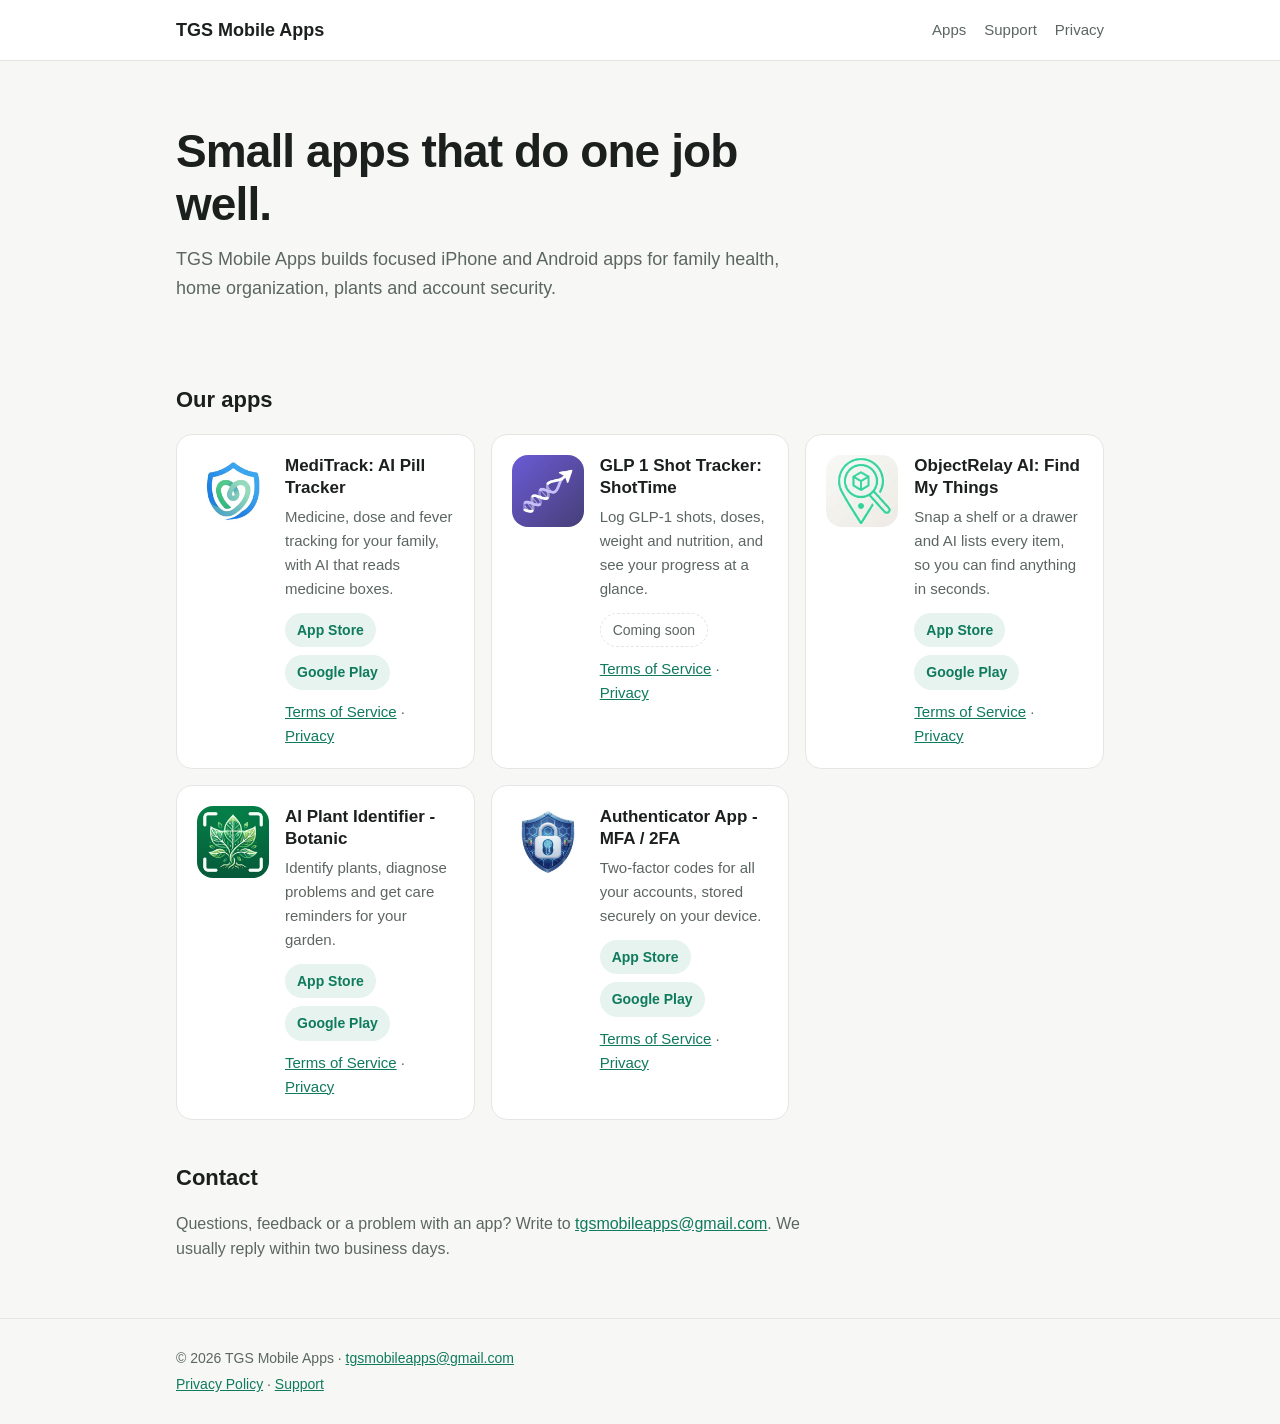
==== index.html @ 9efeb9a7 "Ana sayfa ve uygulama başına Terms of Service sayfaları - index.html: 5 uygulama, mağaza bağlantılar" ====
<!DOCTYPE html>
<html lang="en">
<head>
<meta charset="UTF-8">
<meta name="viewport" content="width=device-width, initial-scale=1">
<title>TGS Mobile Apps</title>
<meta name="description" content="Small, useful mobile apps for health, home and security.">
<link rel="stylesheet" href="assets/site.css">
</head>
<body>
<header class="top"><div class="wrap">
  <a class="brand" href="index.html">TGS Mobile Apps</a>
  <nav><a href="index.html#apps">Apps</a><a href="support.html">Support</a><a href="privacy-policy.html">Privacy</a></nav>
</div></header>
<main>
<section class="hero"><div class="wrap">
  <h1>Small apps that do one job well.</h1>
  <p>TGS Mobile Apps builds focused iPhone and Android apps for family health, home organization, plants and account security.</p>
</div></section>
<section class="wrap" id="apps">
  <h2>Our apps</h2>
  <div class="grid">
  <article class="card">
    <img src="assets/icons/meditrack.jpg" alt="" width="72" height="72">
    <div>
      <h3>MediTrack: AI Pill Tracker</h3>
      <p>Medicine, dose and fever tracking for your family, with AI that reads medicine boxes.</p>
      <div class="links"><a class="store" href="https://apps.apple.com/app/id6761290878">App Store</a><a class="store" href="https://play.google.com/store/apps/details?id=com.tgsmobileapps.meditrack">Google Play</a></div>
      <p class="small"><a href="terms/meditrack.html">Terms of Service</a> · <a href="privacy-policy.html">Privacy</a></p>
    </div>
  </article>
  <article class="card">
    <img src="assets/icons/shottime.jpg" alt="" width="72" height="72">
    <div>
      <h3>GLP 1 Shot Tracker: ShotTime</h3>
      <p>Log GLP-1 shots, doses, weight and nutrition, and see your progress at a glance.</p>
      <div class="links"><span class="soon">Coming soon</span></div>
      <p class="small"><a href="terms/shottime.html">Terms of Service</a> · <a href="privacy-policy.html">Privacy</a></p>
    </div>
  </article>
  <article class="card">
    <img src="assets/icons/objectrelay.jpg" alt="" width="72" height="72">
    <div>
      <h3>ObjectRelay AI: Find My Things</h3>
      <p>Snap a shelf or a drawer and AI lists every item, so you can find anything in seconds.</p>
      <div class="links"><a class="store" href="https://apps.apple.com/app/id6762591217">App Store</a><a class="store" href="https://play.google.com/store/apps/details?id=com.tgsmobileapps.object.relay">Google Play</a></div>
      <p class="small"><a href="terms/objectrelay.html">Terms of Service</a> · <a href="privacy-policy.html">Privacy</a></p>
    </div>
  </article>
  <article class="card">
    <img src="assets/icons/botanic.jpg" alt="" width="72" height="72">
    <div>
      <h3>AI Plant Identifier - Botanic</h3>
      <p>Identify plants, diagnose problems and get care reminders for your garden.</p>
      <div class="links"><a class="store" href="https://apps.apple.com/app/id6779547023">App Store</a><a class="store" href="https://play.google.com/store/apps/details?id=com.tgsmobileapps.botanic.ai.plant.identifier">Google Play</a></div>
      <p class="small"><a href="terms/botanic.html">Terms of Service</a> · <a href="privacy-policy.html">Privacy</a></p>
    </div>
  </article>
  <article class="card">
    <img src="assets/icons/authenticator.jpg" alt="" width="72" height="72">
    <div>
      <h3>Authenticator App - MFA / 2FA</h3>
      <p>Two-factor codes for all your accounts, stored securely on your device.</p>
      <div class="links"><a class="store" href="https://apps.apple.com/app/id6760597863">App Store</a><a class="store" href="https://play.google.com/store/apps/details?id=com.tgsmobileapps.authenticator">Google Play</a></div>
      <p class="small"><a href="terms/authenticator.html">Terms of Service</a> · <a href="privacy-policy.html">Privacy</a></p>
    </div>
  </article>
  </div>
</section>
<section class="wrap contact">
  <h2>Contact</h2>
  <p>Questions, feedback or a problem with an app? Write to <a href="mailto:tgsmobileapps@gmail.com">tgsmobileapps@gmail.com</a>. We usually reply within two business days.</p>
</section>
</main>
<footer><div class="wrap">
  <p>© 2026 TGS Mobile Apps · <a href="mailto:tgsmobileapps@gmail.com">tgsmobileapps@gmail.com</a></p>
  <p><a href="privacy-policy.html">Privacy Policy</a> · <a href="support.html">Support</a></p>
</div></footer>
</body>
</html>
---- assets/site.css ----
:root {
  --bg: #f7f8f6; --surface: #ffffff; --text: #1b1f1d; --muted: #5c6661;
  --line: #e3e7e4; --accent: #0f7a5c; --accent-soft: #e6f3ee;
}
@media (prefers-color-scheme: dark) {
  :root {
    --bg: #111413; --surface: #1a1f1d; --text: #eef2ef; --muted: #a3ada8;
    --line: #2a312e; --accent: #4cc79f; --accent-soft: #17302a;
  }
}
* { box-sizing: border-box; }
body {
  margin: 0; background: var(--bg); color: var(--text);
  font: 16px/1.6 -apple-system, BlinkMacSystemFont, "Segoe UI", Roboto, sans-serif;
}
a { color: var(--accent); }
.wrap { max-width: 960px; margin: 0 auto; padding: 0 16px; }
.top { border-bottom: 1px solid var(--line); background: var(--surface); }
.top .wrap { display: flex; align-items: center; justify-content: space-between; gap: 12px; min-height: 60px; flex-wrap: wrap; }
.brand { font-weight: 700; color: var(--text); text-decoration: none; font-size: 18px; }
nav a { margin-left: 18px; color: var(--muted); text-decoration: none; font-size: 15px; }
nav a:hover { color: var(--accent); }
.hero { padding: 64px 0 40px; }
.hero h1 { font-size: clamp(30px, 5vw, 46px); line-height: 1.15; margin: 0 0 14px; letter-spacing: -0.02em; max-width: 14em; }
.hero p { font-size: 18px; color: var(--muted); max-width: 36em; margin: 0; }
h2 { font-size: 22px; margin: 40px 0 16px; }
.grid { display: grid; grid-template-columns: repeat(auto-fill, minmax(min(280px, 100%), 1fr)); gap: 16px; }
.card { display: flex; gap: 16px; background: var(--surface); border: 1px solid var(--line); border-radius: 16px; padding: 20px; }
.card img { border-radius: 16px; flex: none; }
.card h3 { margin: 0 0 6px; font-size: 17px; line-height: 1.3; }
.card p { margin: 0 0 12px; color: var(--muted); font-size: 15px; }
.links { display: flex; gap: 8px; flex-wrap: wrap; margin-bottom: 10px; }
.store { background: var(--accent-soft); color: var(--accent); text-decoration: none; font-weight: 600; font-size: 14px; padding: 6px 12px; border-radius: 999px; }
.soon { font-size: 14px; color: var(--muted); border: 1px dashed var(--line); padding: 5px 12px; border-radius: 999px; }
.small { font-size: 13px; color: var(--muted); }
.card .small { margin: 0; }
.contact p { color: var(--muted); max-width: 40em; }
.doc { max-width: 760px; padding-top: 24px; padding-bottom: 24px; }
.doc h1 { margin: 8px 0 4px; font-size: 32px; }
.doc h2 { font-size: 19px; margin: 28px 0 8px; }
.doc p { margin: 0 0 12px; }
.lead { font-size: 18px; font-weight: 600; }
.crumb { font-size: 14px; color: var(--muted); margin: 0; }
footer { border-top: 1px solid var(--line); margin-top: 56px; padding: 24px 0; color: var(--muted); font-size: 14px; }
footer p { margin: 4px 0; }
@media (max-width: 520px) {
  nav a { margin: 0 14px 0 0; }
  .top .wrap { padding-top: 10px; padding-bottom: 10px; }
  .card { padding: 16px; gap: 12px; }
  .card img { width: 56px; height: 56px; border-radius: 13px; }
}
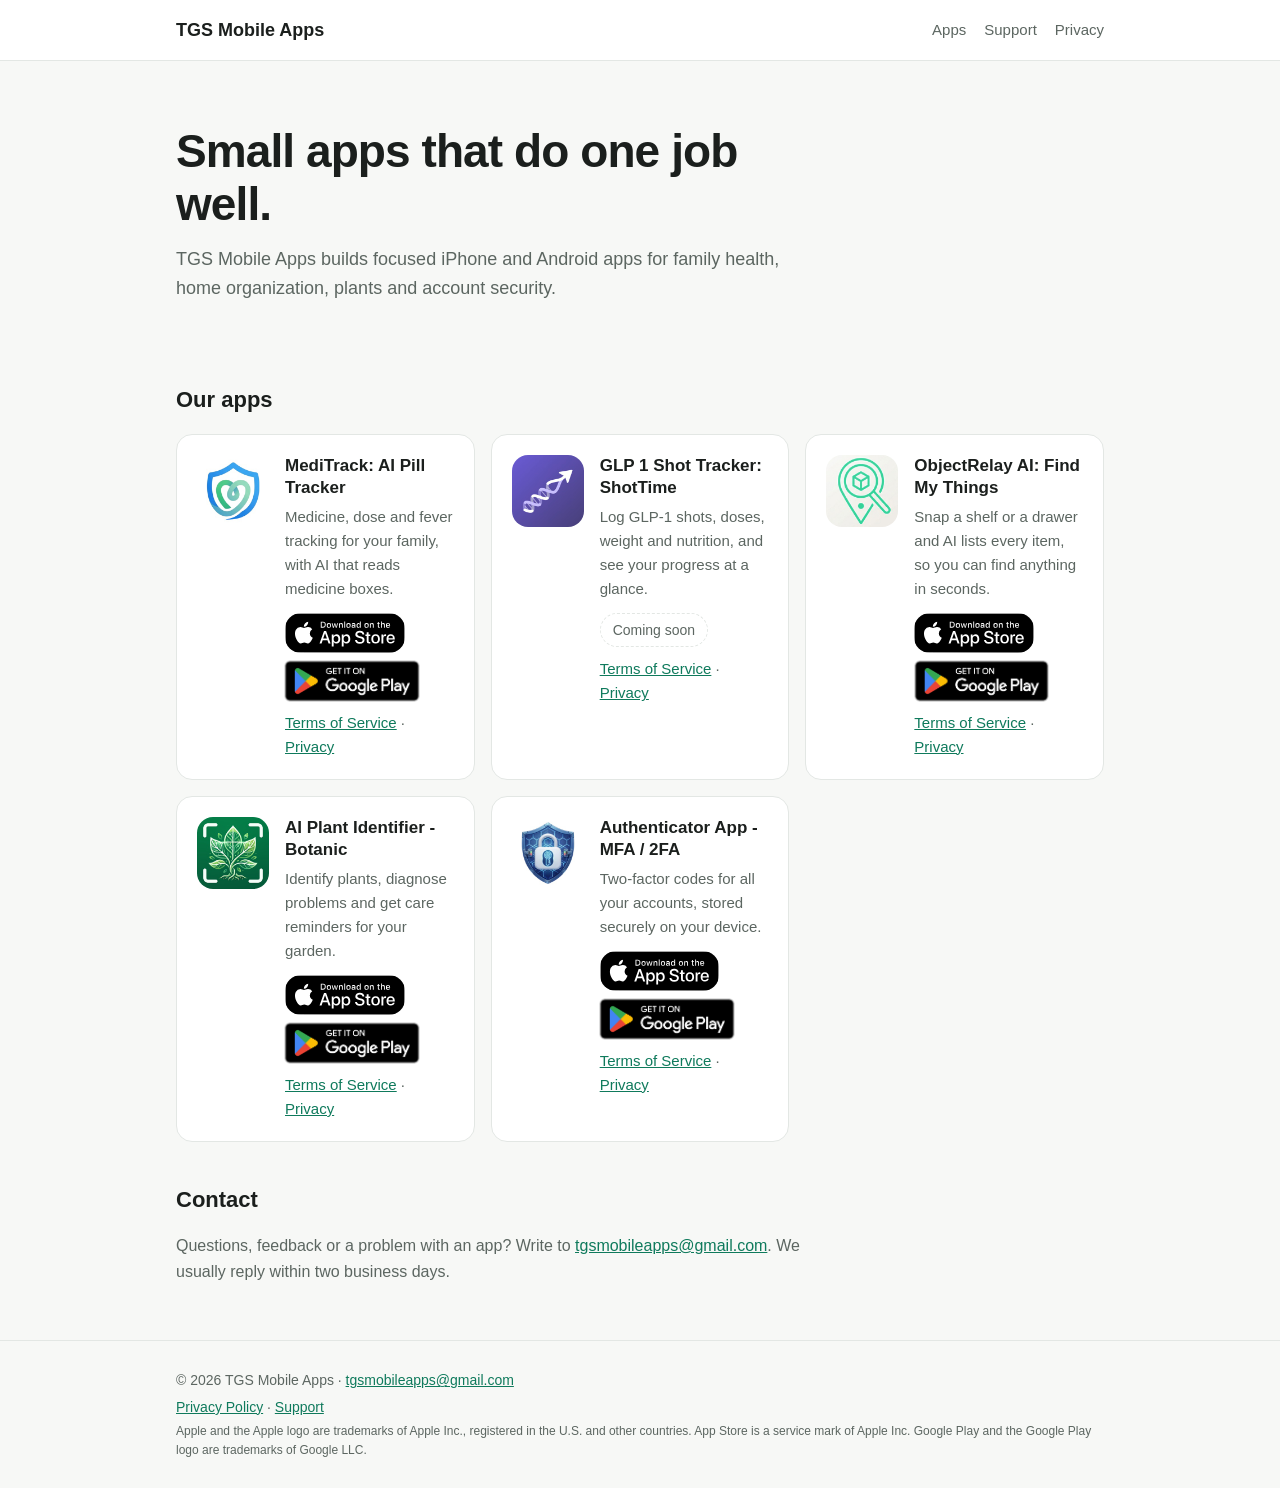
==== commit 9e7e4415: "Mağaza butonları yerine resmi App Store ve Google Play rozetleri Co-Authored-By: Claude Opus 5.5 (1M" ====
--- a/index.html
+++ b/index.html
@@ -25,7 +25,7 @@
     <div>
       <h3>MediTrack: AI Pill Tracker</h3>
       <p>Medicine, dose and fever tracking for your family, with AI that reads medicine boxes.</p>
-      <div class="links"><a class="store" href="https://apps.apple.com/app/id6761290878">App Store</a><a class="store" href="https://play.google.com/store/apps/details?id=com.tgsmobileapps.meditrack">Google Play</a></div>
+      <div class="links"><a class="badge" href="https://apps.apple.com/app/id6761290878"><img src="assets/badges/app-store.svg" alt="Download on the App Store" width="120" height="40"></a><a class="badge badge-play" href="https://play.google.com/store/apps/details?id=com.tgsmobileapps.meditrack"><img src="assets/badges/google-play.png" alt="Get it on Google Play" width="155" height="60"></a></div>
       <p class="small"><a href="terms/meditrack.html">Terms of Service</a> · <a href="privacy-policy.html">Privacy</a></p>
     </div>
   </article>
@@ -43,7 +43,7 @@
     <div>
       <h3>ObjectRelay AI: Find My Things</h3>
       <p>Snap a shelf or a drawer and AI lists every item, so you can find anything in seconds.</p>
-      <div class="links"><a class="store" href="https://apps.apple.com/app/id6762591217">App Store</a><a class="store" href="https://play.google.com/store/apps/details?id=com.tgsmobileapps.object.relay">Google Play</a></div>
+      <div class="links"><a class="badge" href="https://apps.apple.com/app/id6762591217"><img src="assets/badges/app-store.svg" alt="Download on the App Store" width="120" height="40"></a><a class="badge badge-play" href="https://play.google.com/store/apps/details?id=com.tgsmobileapps.object.relay"><img src="assets/badges/google-play.png" alt="Get it on Google Play" width="155" height="60"></a></div>
       <p class="small"><a href="terms/objectrelay.html">Terms of Service</a> · <a href="privacy-policy.html">Privacy</a></p>
     </div>
   </article>
@@ -52,7 +52,7 @@
     <div>
       <h3>AI Plant Identifier - Botanic</h3>
       <p>Identify plants, diagnose problems and get care reminders for your garden.</p>
-      <div class="links"><a class="store" href="https://apps.apple.com/app/id6779547023">App Store</a><a class="store" href="https://play.google.com/store/apps/details?id=com.tgsmobileapps.botanic.ai.plant.identifier">Google Play</a></div>
+      <div class="links"><a class="badge" href="https://apps.apple.com/app/id6779547023"><img src="assets/badges/app-store.svg" alt="Download on the App Store" width="120" height="40"></a><a class="badge badge-play" href="https://play.google.com/store/apps/details?id=com.tgsmobileapps.botanic.ai.plant.identifier"><img src="assets/badges/google-play.png" alt="Get it on Google Play" width="155" height="60"></a></div>
       <p class="small"><a href="terms/botanic.html">Terms of Service</a> · <a href="privacy-policy.html">Privacy</a></p>
     </div>
   </article>
@@ -61,7 +61,7 @@
     <div>
       <h3>Authenticator App - MFA / 2FA</h3>
       <p>Two-factor codes for all your accounts, stored securely on your device.</p>
-      <div class="links"><a class="store" href="https://apps.apple.com/app/id6760597863">App Store</a><a class="store" href="https://play.google.com/store/apps/details?id=com.tgsmobileapps.authenticator">Google Play</a></div>
+      <div class="links"><a class="badge" href="https://apps.apple.com/app/id6760597863"><img src="assets/badges/app-store.svg" alt="Download on the App Store" width="120" height="40"></a><a class="badge badge-play" href="https://play.google.com/store/apps/details?id=com.tgsmobileapps.authenticator"><img src="assets/badges/google-play.png" alt="Get it on Google Play" width="155" height="60"></a></div>
       <p class="small"><a href="terms/authenticator.html">Terms of Service</a> · <a href="privacy-policy.html">Privacy</a></p>
     </div>
   </article>
@@ -75,6 +75,7 @@
 <footer><div class="wrap">
   <p>© 2026 TGS Mobile Apps · <a href="mailto:tgsmobileapps@gmail.com">tgsmobileapps@gmail.com</a></p>
   <p><a href="privacy-policy.html">Privacy Policy</a> · <a href="support.html">Support</a></p>
+  <p class="legal">Apple and the Apple logo are trademarks of Apple Inc., registered in the U.S. and other countries. App Store is a service mark of Apple Inc. Google Play and the Google Play logo are trademarks of Google LLC.</p>
 </div></footer>
 </body>
 </html>
--- a/assets/site.css
+++ b/assets/site.css
@@ -30,7 +30,12 @@
 .card h3 { margin: 0 0 6px; font-size: 17px; line-height: 1.3; }
 .card p { margin: 0 0 12px; color: var(--muted); font-size: 15px; }
 .links { display: flex; gap: 8px; flex-wrap: wrap; margin-bottom: 10px; }
-.store { background: var(--accent-soft); color: var(--accent); text-decoration: none; font-weight: 600; font-size: 14px; padding: 6px 12px; border-radius: 999px; }
+.links { align-items: center; }
+.badge { display: inline-flex; line-height: 0; }
+.badge img { height: 40px; width: auto; }
+/* PNG'de rozetin çevresinde 41/250 oranında boşluk var: görünen kısım 40px olsun. */
+.badge-play img { height: 59.5px; margin: -9.75px; }
+.legal { font-size: 12px; }
 .soon { font-size: 14px; color: var(--muted); border: 1px dashed var(--line); padding: 5px 12px; border-radius: 999px; }
 .small { font-size: 13px; color: var(--muted); }
 .card .small { margin: 0; }
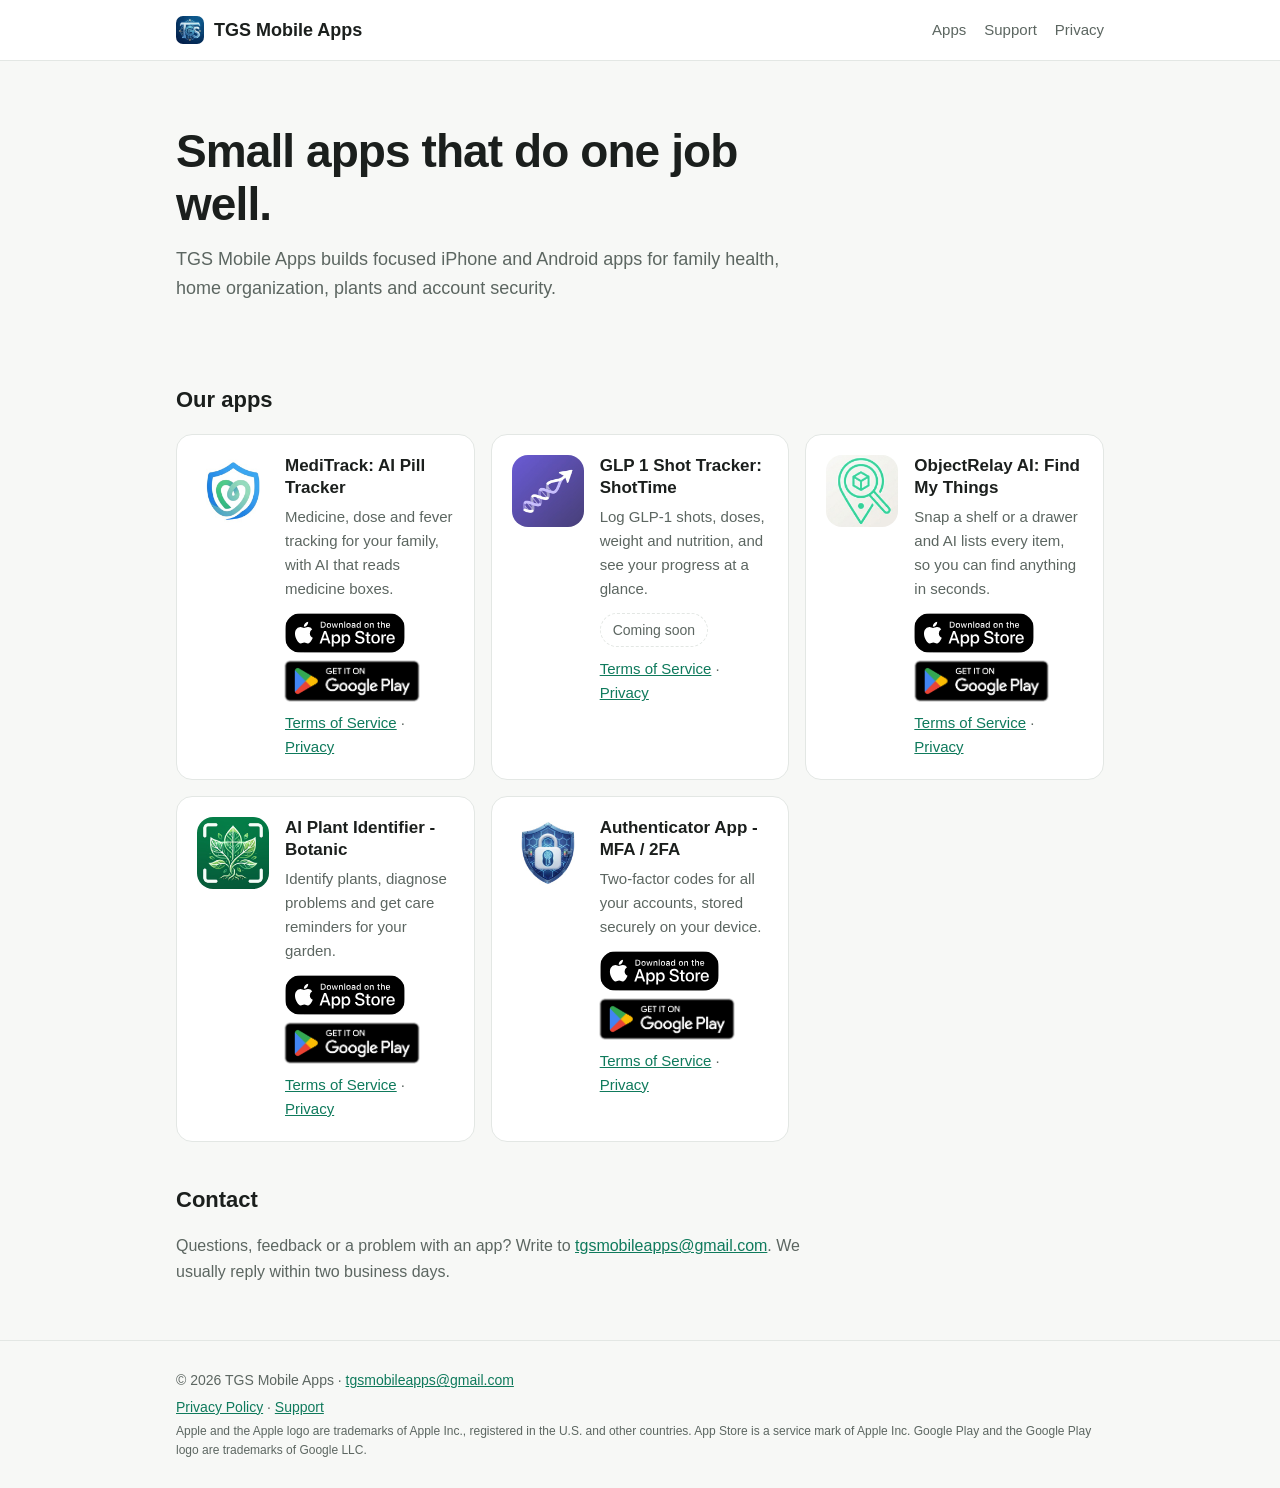
==== commit 7716a90d: "TGS logosu: favicon, apple-touch-icon, başlık logosu; CSS önbellek sürümü Co-Authored-By: Claude Opu" ====
--- a/index.html
+++ b/index.html
@@ -5,11 +5,14 @@
 <meta name="viewport" content="width=device-width, initial-scale=1">
 <title>TGS Mobile Apps</title>
 <meta name="description" content="Small, useful mobile apps for health, home and security.">
-<link rel="stylesheet" href="assets/site.css">
+<link rel="stylesheet" href="assets/site.css?v=0351285d">
+<link rel="icon" type="image/png" sizes="32x32" href="assets/brand/favicon-32.png">
+<link rel="icon" type="image/png" sizes="16x16" href="assets/brand/favicon-16.png">
+<link rel="apple-touch-icon" href="assets/brand/apple-touch-icon.png">
 </head>
 <body>
 <header class="top"><div class="wrap">
-  <a class="brand" href="index.html">TGS Mobile Apps</a>
+  <a class="brand" href="index.html"><img src="assets/brand/apple-touch-icon.png" alt="" width="28" height="28">TGS Mobile Apps</a>
   <nav><a href="index.html#apps">Apps</a><a href="support.html">Support</a><a href="privacy-policy.html">Privacy</a></nav>
 </div></header>
 <main>
--- a/assets/site.css
+++ b/assets/site.css
@@ -17,7 +17,8 @@
 .wrap { max-width: 960px; margin: 0 auto; padding: 0 16px; }
 .top { border-bottom: 1px solid var(--line); background: var(--surface); }
 .top .wrap { display: flex; align-items: center; justify-content: space-between; gap: 12px; min-height: 60px; flex-wrap: wrap; }
-.brand { font-weight: 700; color: var(--text); text-decoration: none; font-size: 18px; }
+.brand { font-weight: 700; color: var(--text); text-decoration: none; font-size: 18px; display: inline-flex; align-items: center; gap: 10px; }
+.brand img { border-radius: 7px; }
 nav a { margin-left: 18px; color: var(--muted); text-decoration: none; font-size: 15px; }
 nav a:hover { color: var(--accent); }
 .hero { padding: 64px 0 40px; }
